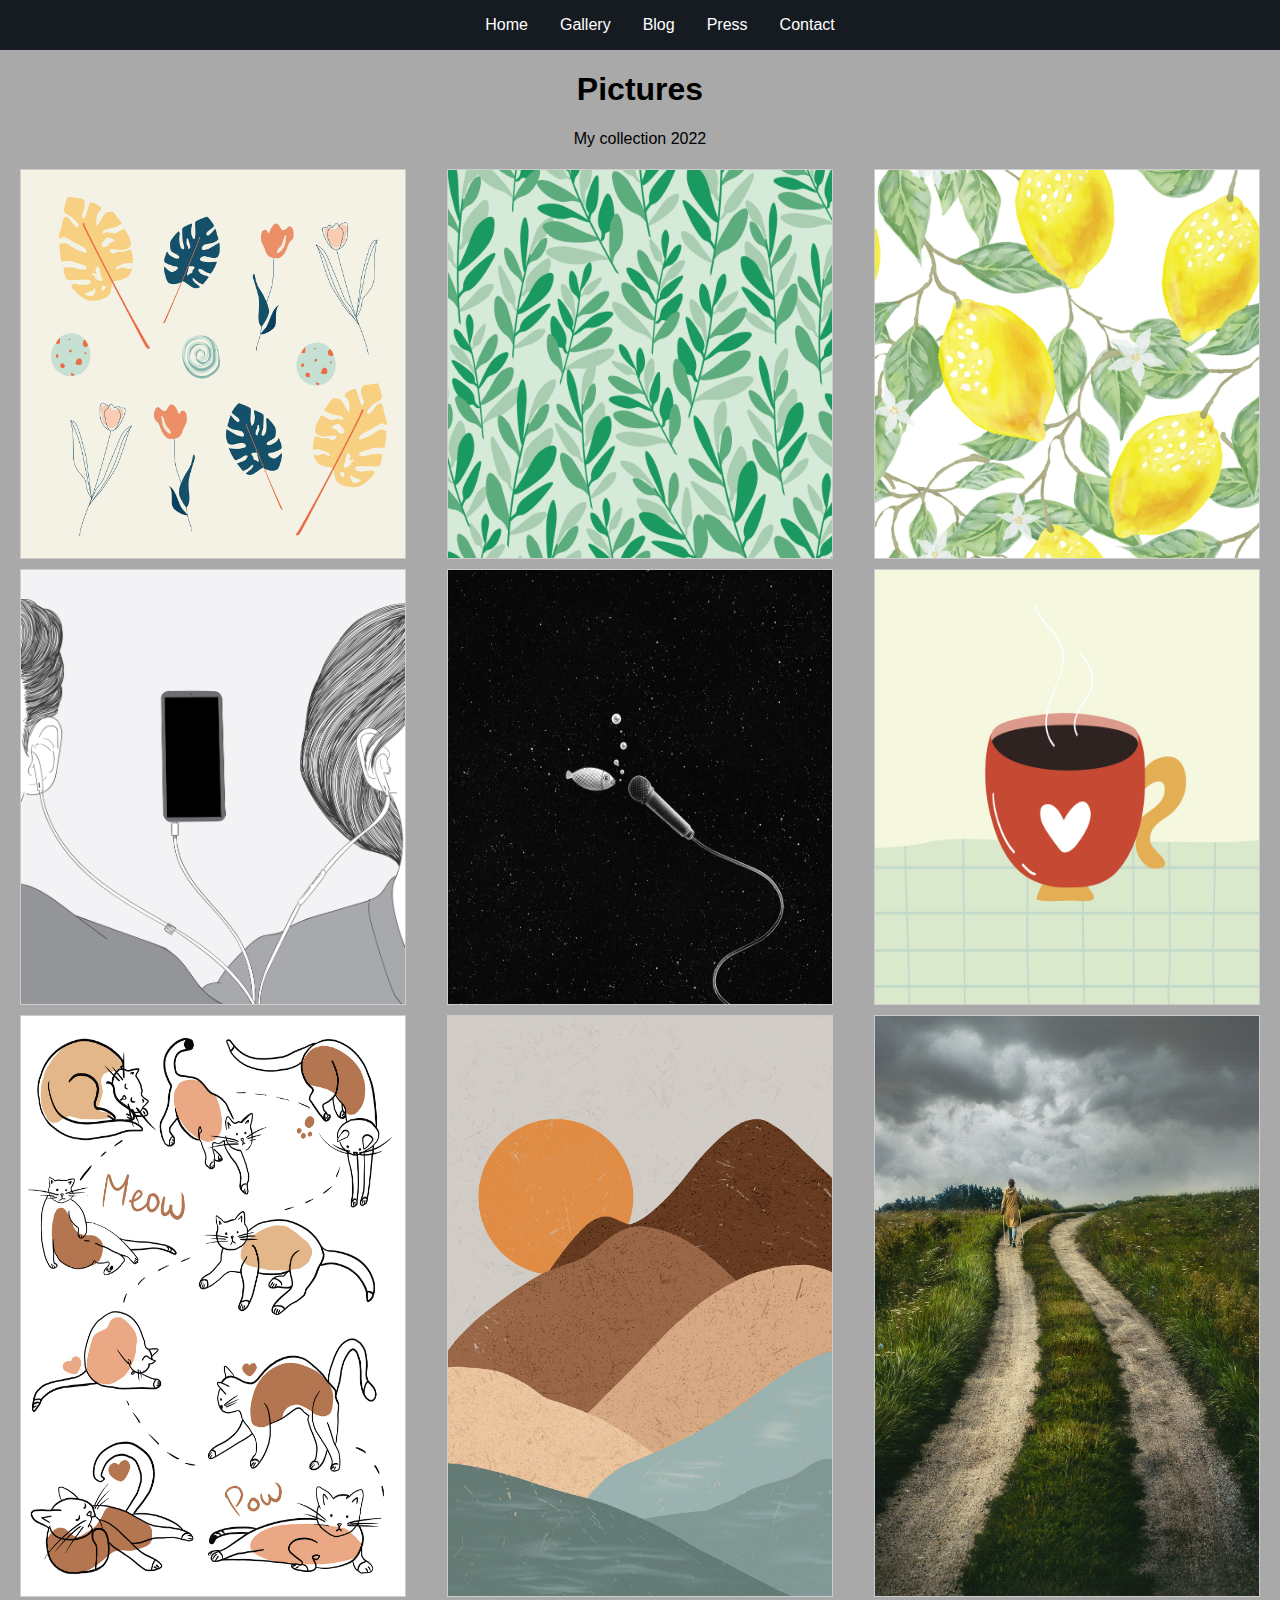
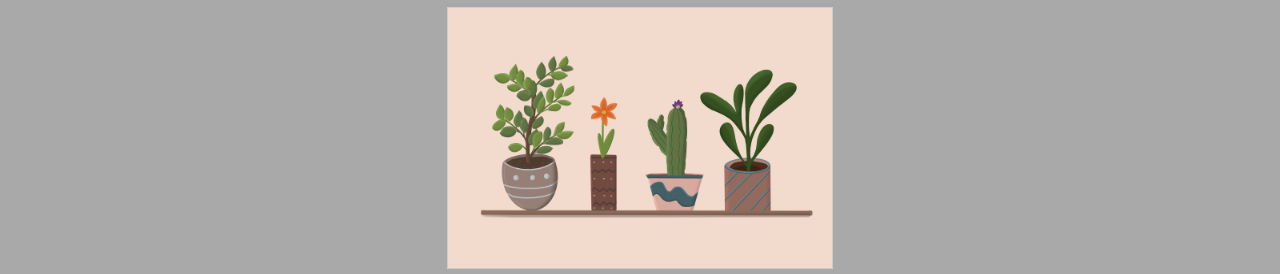
==== Challenge/index.html @ ac7c02e3 "folder structure changed" ====
<!DOCTYPE html>
<html lang="en">

<head>
    <meta charset="UTF-8">
    <meta http-equiv="X-UA-Compatible" content="IE=edge">
    <meta name="viewport" content="width=device-width, initial-scale=1.0">
    <link rel="stylesheet" type="text/css" href="SASS/index.css">
    <link rel="icon" href="pics/camera.png">
    <title>Challenge</title>
</head>

<body>

    <nav class="topnav">
        <ul>
          <li><a href="#">Home</a></li>
          <li><a href="#">Gallery</a></li>
          <li><a href="#">Blog</a></li>
          <li><a href="#">Press</a></li>
          <li><a href="#">Contact</a></li>
        </ul>
    </nav>


    <header>
        <h1>Pictures</h1>
        <p>My collection 2022</p>
    </header>

    <div class="container">

        <div class="photos">
        
          <img src="pics/1.png" alt="#">

        </div>
      
        <div class="photos">

          <img src="pics/2.png" alt="#">

        </div>
      
        <div class="photos">
        
          <img src="pics/3.jpg" alt="#">

        </div>
      
        <div class="photos">
        
          <img src="pics/4.jpg" alt="#">

        </div>

        <div class="photos">
        
        <img src="pics/5.jpg" alt="#">
      
        </div>

        <div class="photos">
        
        <img src="pics/6.jpg" alt="#">
      
        </div>

        <div class="photos">
        
        <img src="pics/7.jpg" alt="#">
      
        </div>

        <div class="photos">
        
        <img src="pics/8.jpg" alt="#">
      
        </div>

        <div class="photos">
        
        <img src="pics/9.jpg" alt="#">
          
        </div>

        <div class="photos">
        
        <img src="pics/10.jpg" alt="#">
          
        </div>

    </div>
    
</body>
</html>
---- Challenge/SASS/index.css ----
body {
  margin: 0;
  font-family: Verdana, Geneva, Tahoma, sans-serif;
  background-color: darkgrey;
}

header {
  text-align: center;
}

.topnav {
  background-color: #161B22;
}

.topnav a {
  color: white;
}

.topnav a:hover {
  background-color: black;
}

.topnav a:visited {
  color: grey;
}

.topnav ul {
  display: -webkit-box;
  display: -ms-flexbox;
  display: flex;
  -webkit-box-orient: horizontal;
  -webkit-box-direction: normal;
      -ms-flex-flow: row wrap;
          flex-flow: row wrap;
  -webkit-box-pack: center;
      -ms-flex-pack: center;
          justify-content: center;
  -webkit-box-align: center;
      -ms-flex-align: center;
          align-items: center;
  -ms-flex-preferred-size: auto;
      flex-basis: auto;
  margin: 0;
  list-style: none;
}

.topnav ul li a {
  text-decoration: none;
  display: inline-block;
  padding: 1em;
  color: white;
}

.container {
  display: -webkit-box;
  display: -ms-flexbox;
  display: flex;
  -ms-flex-pack: distribute;
      justify-content: space-around;
  -ms-flex-wrap: wrap;
      flex-wrap: wrap;
  height: auto;
}

.container .photos {
  margin: 5px;
  width: 30%;
  border: 1px solid #ccc;
}

.container .photos:hover {
  border: 1px solid #667072;
}

.container .photos img {
  width: 100%;
  height: 100%;
}

@media screen and (min-width: 1025px) and (max-width: 1200px) {
  .topnav {
    width: 100%;
  }
  header h1 {
    font-size: 120%;
  }
  header p {
    font-size: 120%;
  }
  .photos {
    margin: 5px;
    width: 10%;
    border: 1px solid #ccc;
  }
  .opinion {
    font-size: 120%;
  }
}

@media screen and (min-width: 769px) and (max-width: 1024px) {
  .topnav {
    -ms-flex-wrap: wrap;
        flex-wrap: wrap;
  }
  .topnav a {
    font-size: 120%;
  }
  header h1 {
    font-size: 120%;
  }
  header p {
    font-size: 120%;
  }
  .photos {
    margin: 5px;
    width: 30%;
    border: 1px solid #ccc;
  }
  .opinion {
    font-size: 120%;
  }
}

@media screen and (min-width: 481px) and (max-width: 768px) {
  .topnav {
    -ms-flex-wrap: wrap;
        flex-wrap: wrap;
  }
  .topnav a {
    font-size: 80%;
  }
  header h1 {
    font-size: 80%;
  }
  header p {
    font-size: 80%;
  }
  .photos {
    margin: 5px;
    width: 50%;
    border: 1px solid #ccc;
  }
}

@media screen and (max-width: 480px) {
  .topnav {
    -ms-flex-wrap: wrap;
        flex-wrap: wrap;
  }
  .topnav a {
    font-size: 30%;
  }
  header h1 {
    font-size: 30%;
  }
  header p {
    font-size: 30%;
  }
  .container {
    margin: 5px;
    width: 100%;
    border: 1px solid #ccc;
  }
}
/*# sourceMappingURL=index.css.map */
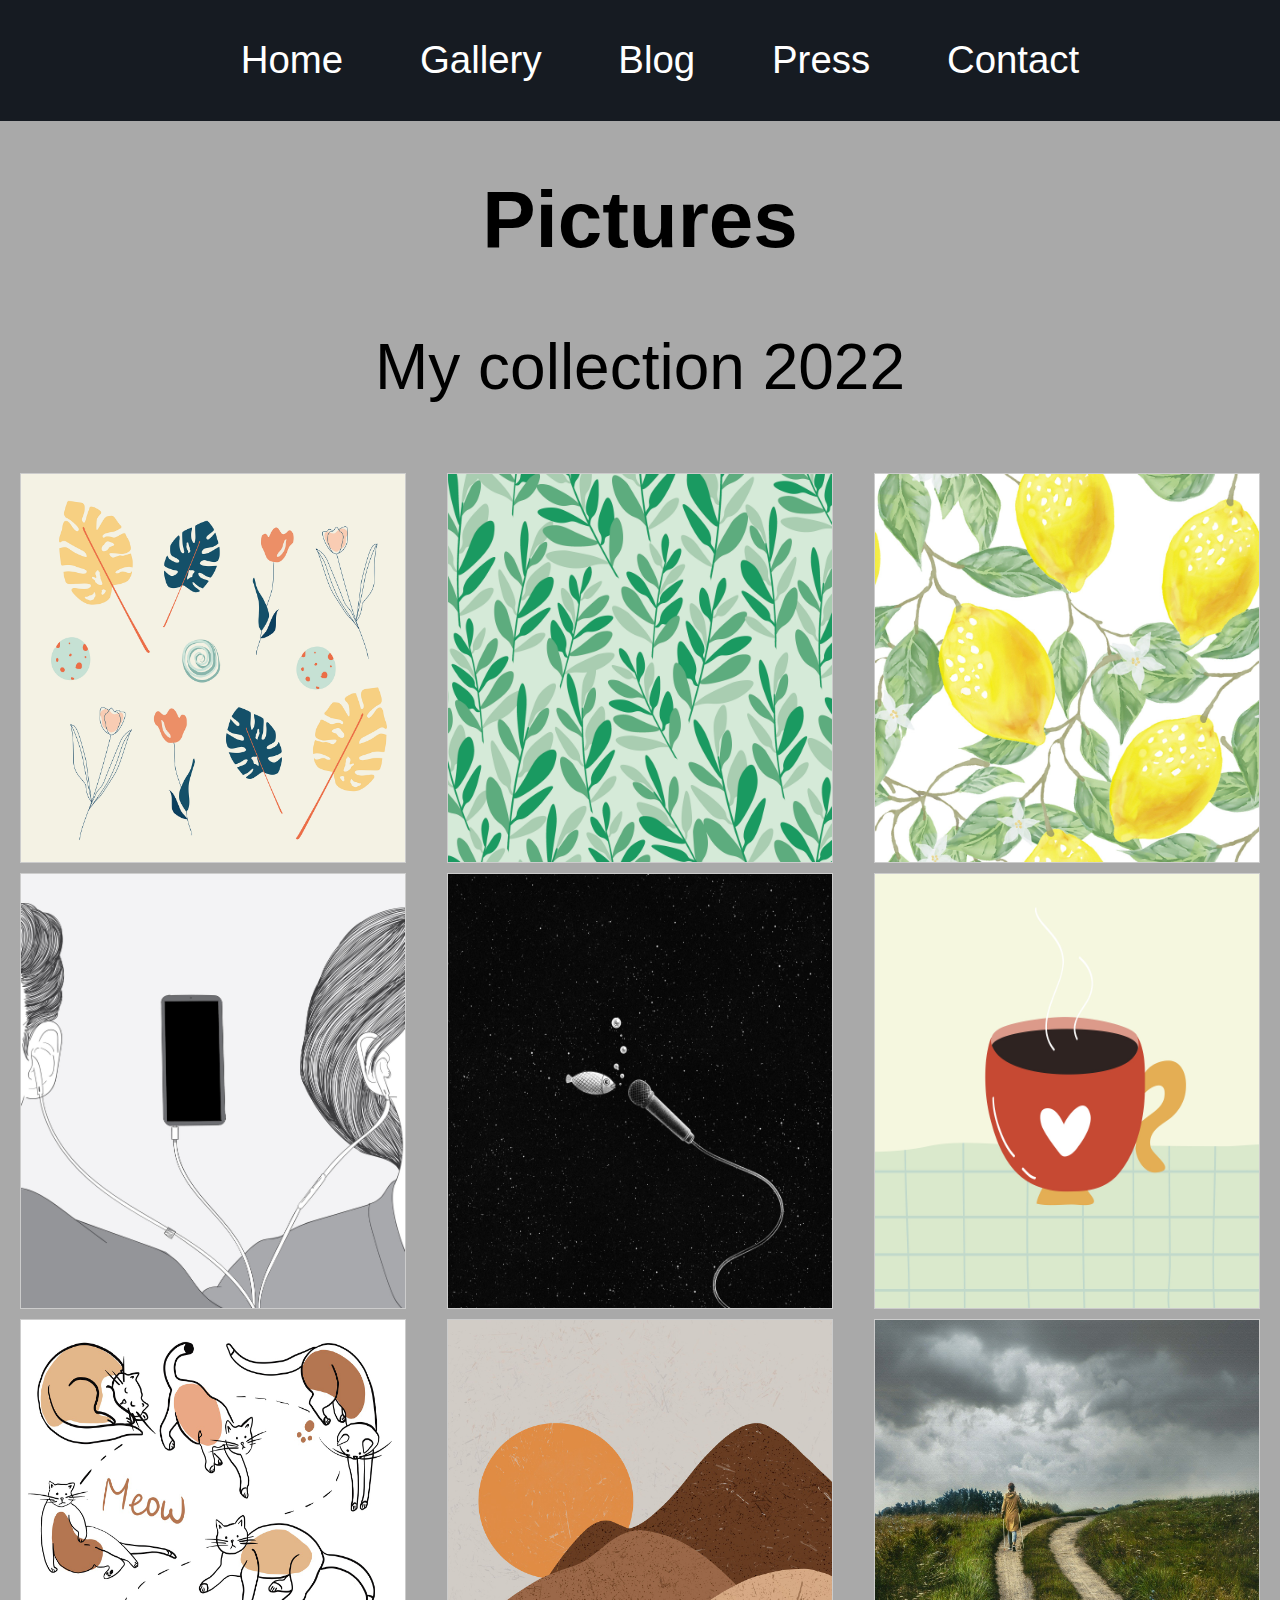
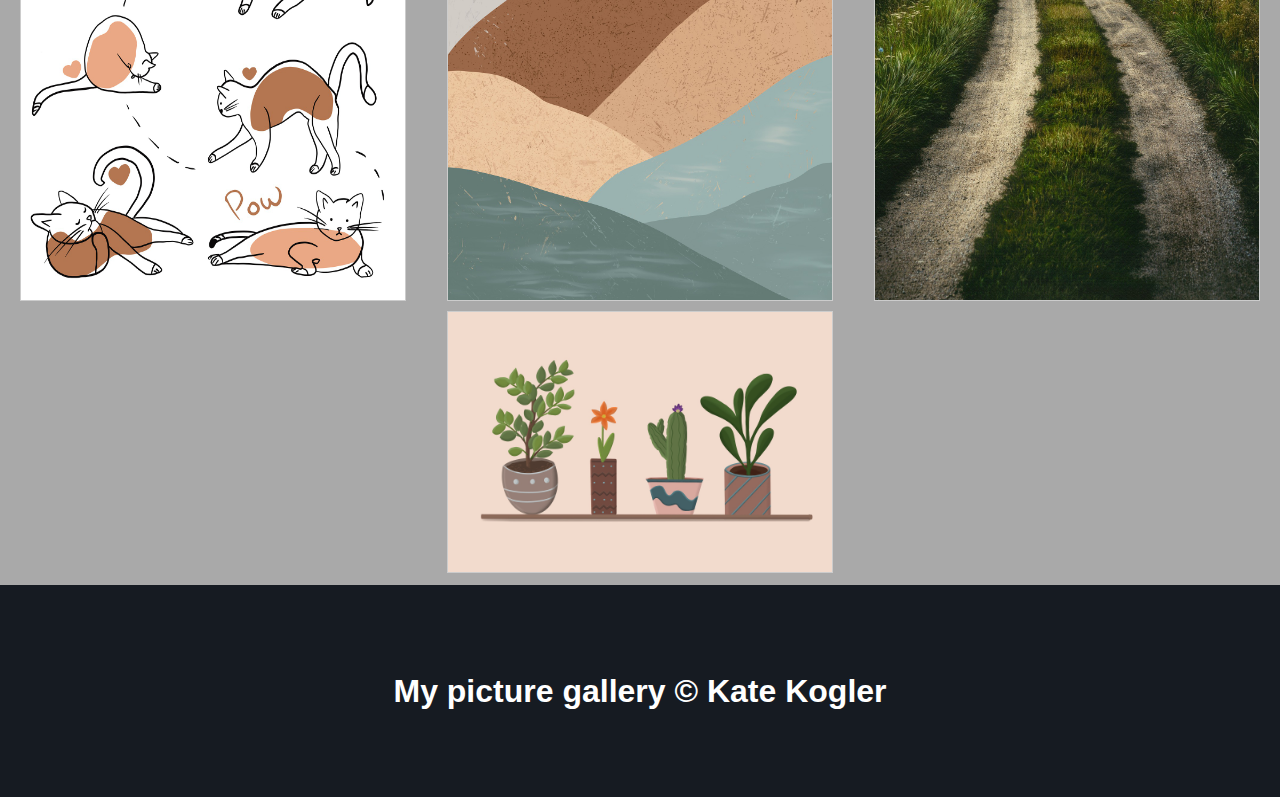
==== commit ec9f0f65: "@media changed" ====
--- a/Challenge/index.html
+++ b/Challenge/index.html
@@ -92,5 +92,8 @@
 
     </div>
     
+    <footer>
+      <h6>My picture gallery &copy Kate Kogler</h6>
+    </footer>
 </body>
 </html>--- a/Challenge/SASS/index.css
+++ b/Challenge/SASS/index.css
@@ -68,32 +68,45 @@
   border: 1px solid #ccc;
 }
 
-.container .photos:hover {
+.container:hover {
   border: 1px solid #667072;
 }
 
-.container .photos img {
+.container img {
   width: 100%;
   height: 100%;
 }
 
-@media screen and (min-width: 1025px) and (max-width: 1200px) {
+footer {
+  background-color: #161B22;
+  color: white;
+  text-align: center;
+  margin-top: 7px;
+  margin-bottom: -30px;
+  padding: 1%;
+}
+
+@media screen and (min-width: 1025px) {
   .topnav {
-    width: 100%;
+    -ms-flex-wrap: wrap;
+        flex-wrap: wrap;
+  }
+  .topnav a {
+    font-size: 240%;
   }
   header h1 {
-    font-size: 120%;
+    font-size: 500%;
   }
   header p {
-    font-size: 120%;
+    font-size: 400%;
   }
   .photos {
     margin: 5px;
     width: 10%;
     border: 1px solid #ccc;
   }
-  .opinion {
-    font-size: 120%;
+  footer h6 {
+    font-size: 200%;
   }
 }
 
@@ -103,10 +116,10 @@
         flex-wrap: wrap;
   }
   .topnav a {
-    font-size: 120%;
+    font-size: 150%;
   }
   header h1 {
-    font-size: 120%;
+    font-size: 200%;
   }
   header p {
     font-size: 120%;
@@ -116,7 +129,7 @@
     width: 30%;
     border: 1px solid #ccc;
   }
-  .opinion {
+  footer h6 {
     font-size: 120%;
   }
 }
@@ -127,7 +140,7 @@
         flex-wrap: wrap;
   }
   .topnav a {
-    font-size: 80%;
+    font-size: 160%;
   }
   header h1 {
     font-size: 80%;
@@ -140,6 +153,9 @@
     width: 50%;
     border: 1px solid #ccc;
   }
+  footer h6 {
+    font-size: 120%;
+  }
 }
 
 @media screen and (max-width: 480px) {
@@ -148,18 +164,16 @@
         flex-wrap: wrap;
   }
   .topnav a {
-    font-size: 30%;
+    font-size: 70%;
   }
   header h1 {
-    font-size: 30%;
+    font-size: 190%;
   }
   header p {
-    font-size: 30%;
+    font-size: 120%;
   }
-  .container {
-    margin: 5px;
-    width: 100%;
-    border: 1px solid #ccc;
+  footer h6 {
+    font-size: 90%;
   }
 }
 /*# sourceMappingURL=index.css.map */